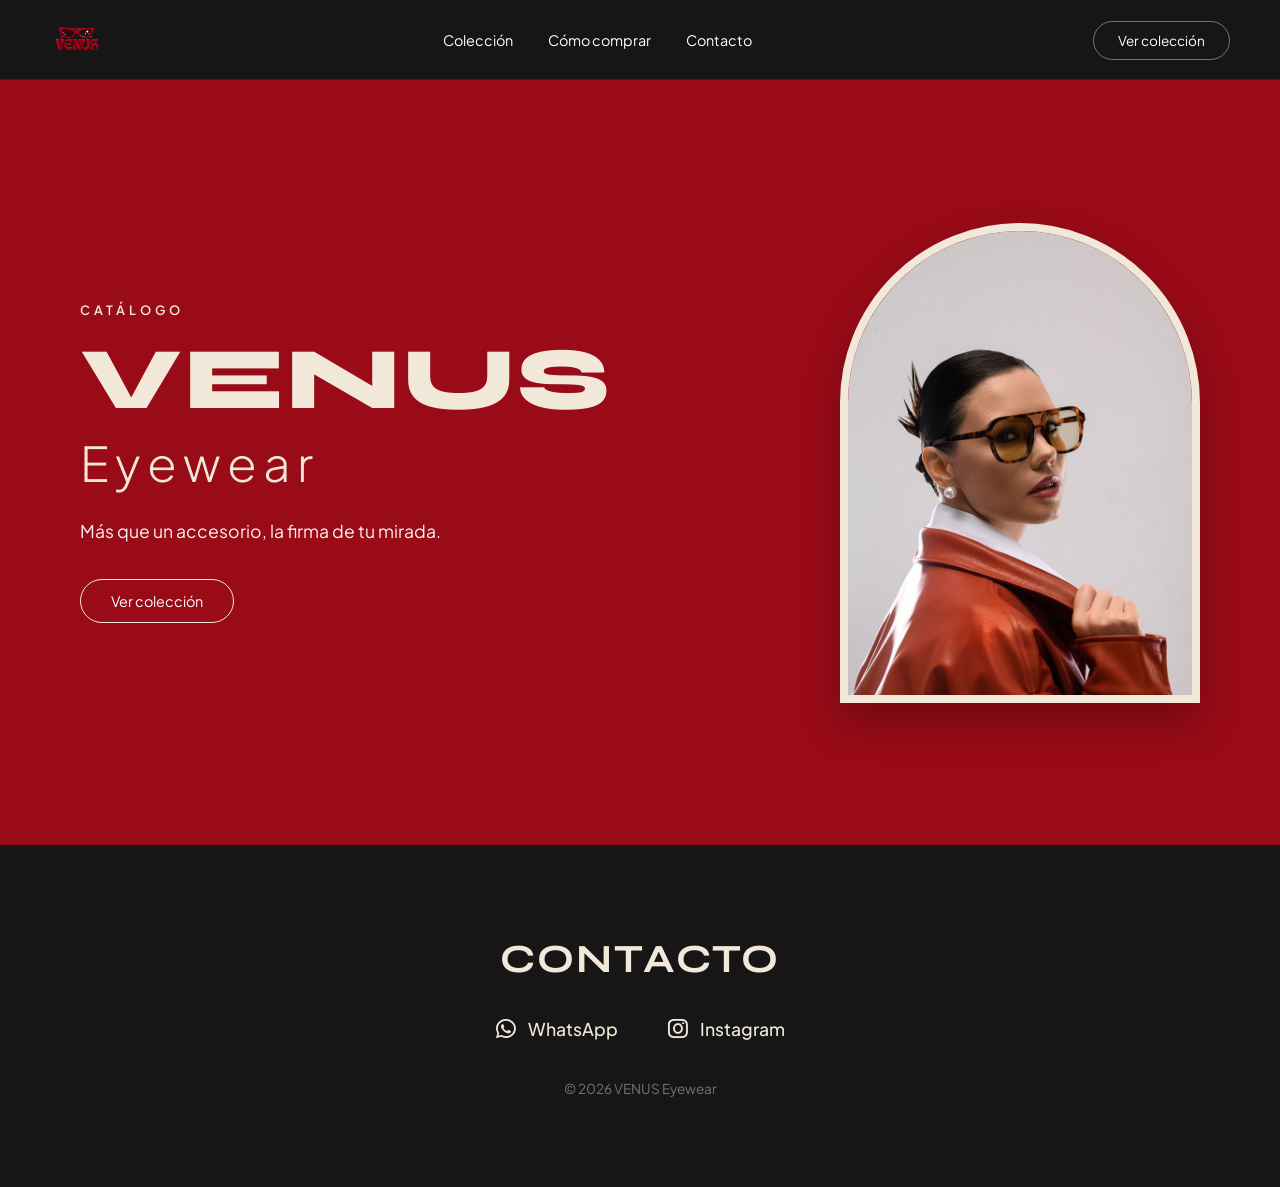
==== index.html @ bc6ea555 "Limpieza total de navbar duplicado" ====
<!DOCTYPE html>
<html lang="es">
<head>
    <meta charset="UTF-8">
    <meta name="viewport" content="width=device-width, initial-scale=1.0">
    <title>VENUS Eyewear | Inicio</title>
    <link rel="stylesheet" href="style.css?v=3">
    <link href="https://fonts.googleapis.com/css2?family=Plus+Jakarta+Sans:wght@300;400;500;600&family=Syne:wght@700;800&display=swap" rel="stylesheet">
    <link rel="stylesheet" href="https://cdnjs.cloudflare.com/ajax/libs/font-awesome/6.4.0/css/all.min.css">
</head>
<body>

    <!-- NAVBAR ÚNICO -->
    <header class="navbar">
        <div class="logo">
            <a href="index.html">
                <img src="logo-venus.png" alt="VENUS Eyewear" class="logo-img">
            </a>
        </div>
        
        <nav class="nav-links">
            <a href="catalogo.html">Colección</a>
            <a href="#" onclick="abrirModalInfo(event)">Cómo comprar</a>
            <a href="#contacto">Contacto</a>
        </nav>
        
        <div class="nav-actions">
            <a href="catalogo.html" class="btn-nav-outline desktop-btn">Ver colección</a>
            <button class="menu-toggle" id="menuToggle" aria-label="Abrir menú">
                <span></span>
                <span></span>
                <span></span>
            </button>
        </div>
    </header>

    <!-- MENÚ LATERAL MÓVIL (FUERA DEL NAVBAR) -->
    <div class="mobile-menu" id="mobileMenu">
        <button class="close-menu" id="closeMenu">&times;</button>
        <a href="catalogo.html">Colección</a>
        <a href="#" onclick="abrirModalInfo(event)">Cómo comprar</a>
        <a href="#contacto">Contacto</a>
        <a href="catalogo.html" class="btn-nav-outline mobile-cta">Ver colección</a>
    </div>

    <!-- SECCIÓN HERO -->
    <section id="inicio" class="hero">
        <div class="hero-content">
            <span class="tag">CATÁLOGO</span>
            <h1>VENUS</h1>
            <span class="subtitle-eyewear">Eyewear</span>
            <p>Más que un accesorio, la firma de tu mirada.</p>
            <a href="catalogo.html" class="btn-hero">Ver colección</a>
        </div>
        <div class="hero-image-container">
            <div class="arch-frame">
                <img src="foto-portada.jpg" alt="Venus Eyewear Modelo">
            </div>
        </div>
    </section>

    <!-- SECCIÓN DE CONTACTO -->
    <section id="contacto" class="contact">
        <h2>CONTACTO</h2>
        <div class="contact-links">
            <a href="https://wa.me/5493782501008?text=Hola!%20Quiero%20contactarme%20con%20Venus%20Eyewear" target="_blank" class="social-icon-link">
                <i class="fa-brands fa-whatsapp"></i> WhatsApp
            </a>
            <a href="https://www.instagram.com/venus.eyewear" target="_blank" class="social-icon-link">
                <i class="fa-brands fa-instagram"></i> Instagram
            </a>
        </div>
        <p class="footer-copy">© 2026 VENUS Eyewear</p>
    </section>

    <!-- VENTANA MODAL DE INFORMACIÓN -->
    <div id="infoModal" class="modal-overlay" style="display: none; position: fixed; top: 0; left: 0; width: 100%; height: 100%; background: rgba(0,0,0,0.7); justify-content: center; align-items: center; z-index: 3000;">
        <div class="modal-content" style="background-color: var(--crema-venus, #F1E8D9); color: var(--oscuro-venus, #161616); padding: 30px; border-radius: 12px; width: 90%; max-width: 500px; position: relative; box-shadow: 0 10px 30px rgba(0,0,0,0.3);">
            <button id="closeModalBtn" class="modal-close" style="position: absolute; top: 15px; right: 20px; background: none; border: none; font-size: 1.8rem; cursor: pointer; color: var(--oscuro-venus, #161616);">&times;</button>
            <h3 style="font-family: 'Syne', sans-serif; font-size: 1.5rem; margin-bottom: 20px;">Información de Compra</h3>
            <ul style="list-style: none; padding: 0; display: flex; flex-direction: column; gap: 15px;">
                <li><strong>Protección UV:</strong> Todos nuestros modelos cuentan con protección UV garantizada.</li>
                <li><strong>Modalidad de seña:</strong> Los pedidos se aseguran abonando una seña del 50%.</li>
                <li><strong>Plazos de entrega:</strong> El producto llega en un plazo estimado de 5 días.</li>
                <li><strong>Envíos:</strong> Realizamos envíos a todo el país.</li>
            </ul>
        </div>
    </div>

    <!-- SCRIPTS -->
    <script>
        const menuToggle = document.getElementById('menuToggle');
        const mobileMenu = document.getElementById('mobileMenu');
        const closeMenu = document.getElementById('closeMenu');

        if(menuToggle && mobileMenu && closeMenu) {
            menuToggle.addEventListener('click', () => { mobileMenu.classList.add('active'); });
            closeMenu.addEventListener('click', () => { mobileMenu.classList.remove('active'); });
        }

        const infoModal = document.getElementById('infoModal');
        const closeModalBtn = document.getElementById('closeModalBtn');

        function abrirModalInfo(e) {
            if(e) e.preventDefault();
            if(infoModal) infoModal.style.display = 'flex';
            if(mobileMenu) mobileMenu.classList.remove('active');
        }

        if (closeModalBtn) {
            closeModalBtn.addEventListener('click', () => { infoModal.style.display = 'none'; });
        }

        window.addEventListener('click', (e) => {
            if (e.target === infoModal) { infoModal.style.display = 'none'; }
        });
    </script>
</body>
</html>
---- style.css ----
:root {
    --rojo-venus: #990B17;
    --crema-venus: #F1E8D9;
    --oscuro-venus: #161616;
    --blanco: #FFFFFF;
}

* {
    margin: 0;
    padding: 0;
    box-sizing: border-box;
}

body {
    background-color: var(--oscuro-venus);
    color: var(--blanco);
    font-family: 'Plus Jakarta Sans', sans-serif;
    overflow-x: hidden;
}

/* NAVBAR */
.navbar {
    display: flex;
    justify-content: space-between;
    align-items: center;
    padding: 20px 50px;
    background-color: var(--oscuro-venus);
    border-bottom: 1px solid rgba(255, 255, 255, 0.08);
    position: sticky;
    top: 0;
    z-index: 1000;
}

.logo-img {
    height: 35px;
    width: auto;
    object-fit: contain;
}

.nav-links {
    display: flex;
    gap: 35px;
}

.nav-links a {
    color: var(--blanco);
    text-decoration: none;
    font-size: 0.9rem;
    font-weight: 400;
    transition: opacity 0.3s;
}

.nav-links a:hover {
    opacity: 0.7;
}

.btn-nav-outline {
    border: 1px solid rgba(255, 255, 255, 0.4);
    color: var(--blanco);
    padding: 10px 24px;
    border-radius: 30px;
    text-decoration: none;
    font-size: 0.85rem;
    transition: all 0.3s ease;
}

.btn-nav-outline:hover {
    background-color: var(--crema-venus);
    color: var(--oscuro-venus);
    border-color: var(--crema-venus);
}

/* BOTÓN HAMBURGUESA Y MENÚ MÓVIL (OCULTO POR DEFECTO EN PC) */
.menu-toggle {
    display: none;
    flex-direction: column;
    justify-content: space-between;
    width: 28px;
    height: 20px;
    background: transparent;
    border: none;
    cursor: pointer;
    z-index: 1001;
}

.menu-toggle span {
    width: 100%;
    height: 2px;
    background-color: var(--crema-venus);
    transition: all 0.3s ease;
}

.mobile-menu {
    display: none;
    position: fixed;
    top: 0;
    right: -100%;
    width: 75%;
    max-width: 300px;
    height: 100vh;
    background-color: var(--oscuro-venus);
    border-left: 1px solid rgba(255, 255, 255, 0.1);
    flex-direction: column;
    justify-content: center;
    align-items: center;
    gap: 30px;
    transition: right 0.4s cubic-bezier(0.77, 0, 0.175, 1);
    z-index: 2000;
    box-shadow: -10px 0 30px rgba(0,0,0,0.5);
}

.mobile-menu.active {
    display: flex;
    right: 0;
}

.mobile-menu a {
    color: var(--crema-venus);
    text-decoration: none;
    font-size: 1.2rem;
    font-weight: 500;
}

.close-menu {
    position: absolute;
    top: 25px;
    right: 25px;
    background: transparent;
    border: none;
    color: var(--crema-venus);
    font-size: 2.5rem;
    cursor: pointer;
}

/* HERO SECTION */
.hero {
    background-color: var(--rojo-venus);
    min-height: 85vh;
    display: flex;
    justify-content: space-between;
    align-items: center;
    padding: 60px 80px;
    gap: 50px;
}

.hero-content {
    max-width: 580px;
}

.tag {
    font-size: 0.8rem;
    letter-spacing: 4px;
    font-weight: 600;
    color: var(--crema-venus);
    display: block;
    margin-bottom: 20px;
}

.hero h1 {
    font-family: 'Syne', sans-serif;
    font-size: 5.5rem;
    line-height: 0.95;
    font-weight: 800;
    color: var(--crema-venus);
    letter-spacing: 2px;
    margin-bottom: 10px;
}

.subtitle-eyewear {
    font-family: 'Plus Jakarta Sans', sans-serif;
    font-size: 3rem;
    font-weight: 300;
    color: var(--crema-venus);
    letter-spacing: 6px;
    display: block;
    margin-bottom: 25px;
}

.hero p {
    font-size: 1.1rem;
    color: var(--blanco);
    margin-bottom: 35px;
    opacity: 0.95;
    line-height: 1.5;
}

.btn-hero {
    border: 1px solid var(--crema-venus);
    color: var(--blanco);
    background-color: transparent;
    padding: 12px 30px;
    border-radius: 30px;
    text-decoration: none;
    font-size: 0.9rem;
    display: inline-block;
    transition: all 0.3s ease;
}

.btn-hero:hover {
    background-color: var(--crema-venus);
    color: var(--oscuro-venus);
}

/* CONTENEDOR DE IMAGEN CON ARCO */
.hero-image-container {
    display: flex;
    justify-content: center;
}

.arch-frame {
    width: 360px;
    height: 480px;
    border-top-left-radius: 180px;
    border-top-right-radius: 180px;
    overflow: hidden;
    border: 8px solid var(--crema-venus);
    box-shadow: 0 20px 40px rgba(0,0,0,0.25);
}

.arch-frame img {
    width: 100%;
    height: 100%;
    object-fit: cover;
}

/* SECCIÓN DE COLECCIÓN GENERAL */
.collection {
    background-color: var(--crema-venus);
    color: var(--oscuro-venus);
    padding: 90px 60px;
    width: 100%;
}

.collection-header {
    display: flex;
    justify-content: space-between;
    align-items: center;
    margin-bottom: 45px;
}

.collection h2 {
    font-family: 'Syne', sans-serif;
    font-size: 3.2rem;
    font-weight: 800;
}

/* BOTONES DEL CARRUSEL */
.carousel-nav {
    display: flex;
    gap: 15px;
}

.carousel-btn {
    background-color: transparent;
    border: 2px solid var(--oscuro-venus);
    color: var(--oscuro-venus);
    width: 48px;
    height: 48px;
    border-radius: 50%;
    font-size: 1rem;
    cursor: pointer;
    display: flex;
    align-items: center;
    justify-content: center;
    transition: all 0.3s ease;
}

.carousel-btn:hover {
    background-color: var(--oscuro-venus);
    color: var(--crema-venus);
}

/* CARRUSEL HORIZONTAL (PÁGINA INICIO) */
.carousel-container {
    display: flex !important;
    flex-direction: row !important;
    flex-wrap: nowrap !important;
    gap: 30px !important;
    overflow-x: auto !important;
    overflow-y: hidden !important;
    scroll-behavior: smooth;
    scrollbar-width: none;
    width: 100% !important;
    padding: 10px 0 20px 0;
}

.carousel-container::-webkit-scrollbar {
    display: none;
}

.carousel-container .card {
    flex: 0 0 320px !important;
    width: 320px !important;
    min-width: 320px !important;
    max-width: 320px !important;
}

/* TARJETAS (ESTILOS GENERALES) */
.card {
    background-color: var(--blanco);
    border-radius: 8px;
    overflow: hidden;
    box-shadow: 0 10px 25px rgba(0, 0, 0, 0.04);
    transition: transform 0.4s ease, box-shadow 0.4s ease;
    cursor: pointer;
}

.card:hover {
    transform: translateY(-10px);
    box-shadow: 0 20px 35px rgba(0, 0, 0, 0.15);
}

.card-img {
    height: 380px;
    width: 100%;
    overflow: hidden;
}

.card-img img {
    width: 100%;
    height: 100%;
    object-fit: cover;
    transition: transform 0.5s ease;
}

.card:hover .card-img img {
    transform: scale(1.05);
}

.card-info {
    padding: 20px;
    display: flex;
    justify-content: space-between;
    align-items: center;
    background-color: var(--blanco);
}

.card-info h3 {
    font-size: 0.8rem;
    font-weight: 600;
    color: #555;
    letter-spacing: 0.5px;
    margin: 0;
}

.num {
    color: var(--rojo-venus);
}

.btn-consult {
    border: 1px solid var(--rojo-venus);
    color: var(--rojo-venus);
    padding: 8px 16px;
    border-radius: 20px;
    font-size: 0.75rem;
    font-weight: 700;
    text-decoration: none;
    transition: all 0.3s;
    background-color: transparent;
}

.btn-consult:hover {
    background-color: var(--rojo-venus);
    color: var(--blanco);
}

/* CUADRÍCULA DEL CATÁLOGO COMPLETO */
.catalog-section {
    background-color: var(--crema-venus);
    padding: 80px 60px;
    width: 100%;
}

.grid-catalog {
    display: grid !important;
    grid-template-columns: repeat(auto-fill, minmax(280px, 1fr)) !important;
    gap: 35px !important;
    width: 100% !important;
}

.grid-catalog .card {
    flex: none !important;
    width: 100% !important;
    min-width: 0 !important;
    max-width: 100% !important;
}

/* CONTACTO */
.contact {
    padding: 90px 60px;
    text-align: center;
    background-color: var(--oscuro-venus);
}

.contact h2 {
    font-family: 'Syne', sans-serif;
    font-size: 2.5rem;
    color: var(--crema-venus);
    margin-bottom: 35px;
    letter-spacing: 2px;
}

.contact-links {
    display: flex;
    justify-content: center;
    gap: 50px;
    margin-bottom: 40px;
}

.social-icon-link {
    color: var(--crema-venus);
    font-size: 1.1rem;
    text-decoration: none;
    font-weight: 500;
    display: flex;
    align-items: center;
    gap: 12px;
    transition: opacity 0.3s;
}

.social-icon-link i {
    font-size: 1.4rem;
}

.social-icon-link:hover {
    opacity: 0.7;
}

.footer-copy {
    font-size: 0.85rem;
    opacity: 0.4;
}

/* RESPONSIVE MEDIA QUERIES */
@media (max-width: 900px) {
    .hero {
        flex-direction: column;
        padding: 50px 25px;
        text-align: center;
    }
    .hero h1 {
        font-size: 4rem;
    }
    .subtitle-eyewear {
        font-size: 2.2rem;
    }
    .arch-frame {
        width: 280px;
        height: 360px;
    }
    .collection, .catalog-section {
        padding: 60px 20px;
    }
    .collection-header {
        flex-direction: column;
        align-items: flex-start;
        gap: 20px;
    }
}

@media (max-width: 768px) {
    .navbar {
        padding: 15px 20px !important;
    }
    .nav-links, .desktop-btn {
        display: none !important;
    }
    .menu-toggle {
        display: flex !important;
    }
}
@media (min-width: 769px) {
    .menu-toggle, .mobile-menu {
        display: none !important;
    }
}
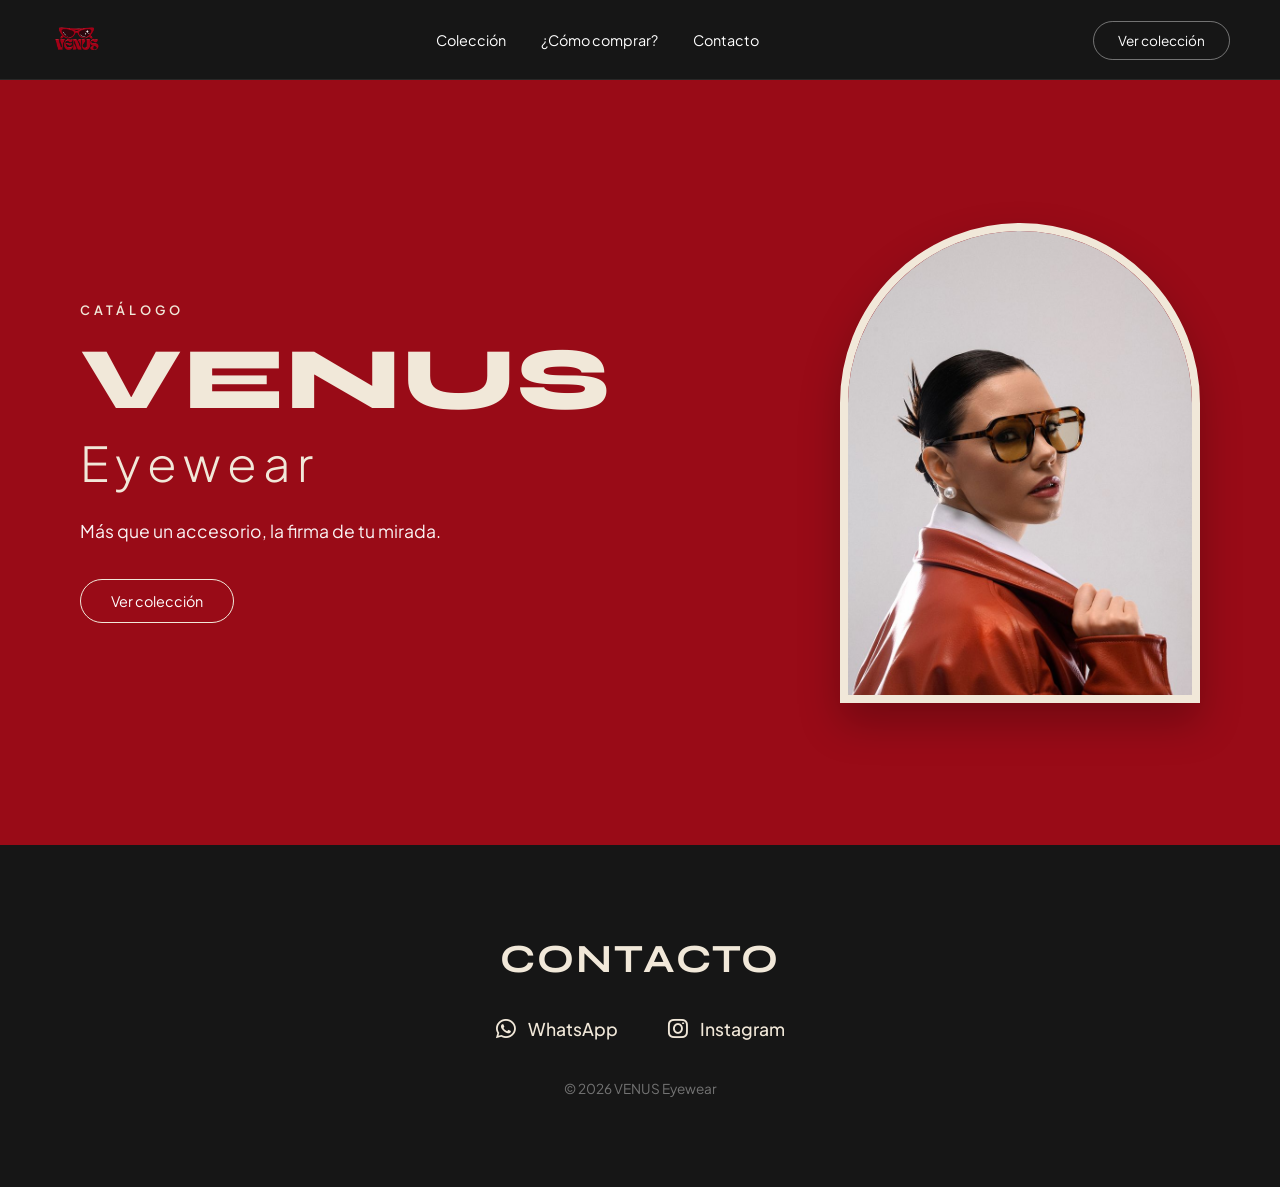
==== commit 989dad8f: "Arreglo de navbar" ====
--- a/index.html
+++ b/index.html
@@ -20,7 +20,7 @@
         
         <nav class="nav-links">
             <a href="catalogo.html">Colección</a>
-            <a href="#" onclick="abrirModalInfo(event)">Cómo comprar</a>
+            <a href="#" onclick="abrirModalInfo(event)">¿Cómo comprar?</a>
             <a href="#contacto">Contacto</a>
         </nav>
         
@@ -73,16 +73,28 @@
         <p class="footer-copy">© 2026 VENUS Eyewear</p>
     </section>
 
-    <!-- VENTANA MODAL DE INFORMACIÓN -->
-    <div id="infoModal" class="modal-overlay" style="display: none; position: fixed; top: 0; left: 0; width: 100%; height: 100%; background: rgba(0,0,0,0.7); justify-content: center; align-items: center; z-index: 3000;">
-        <div class="modal-content" style="background-color: var(--crema-venus, #F1E8D9); color: var(--oscuro-venus, #161616); padding: 30px; border-radius: 12px; width: 90%; max-width: 500px; position: relative; box-shadow: 0 10px 30px rgba(0,0,0,0.3);">
-            <button id="closeModalBtn" class="modal-close" style="position: absolute; top: 15px; right: 20px; background: none; border: none; font-size: 1.8rem; cursor: pointer; color: var(--oscuro-venus, #161616);">&times;</button>
-            <h3 style="font-family: 'Syne', sans-serif; font-size: 1.5rem; margin-bottom: 20px;">Información de Compra</h3>
-            <ul style="list-style: none; padding: 0; display: flex; flex-direction: column; gap: 15px;">
-                <li><strong>Protección UV:</strong> Todos nuestros modelos cuentan con protección UV garantizada.</li>
-                <li><strong>Modalidad de seña:</strong> Los pedidos se aseguran abonando una seña del 50%.</li>
-                <li><strong>Plazos de entrega:</strong> El producto llega en un plazo estimado de 5 días.</li>
-                <li><strong>Envíos:</strong> Realizamos envíos a todo el país.</li>
+    <!-- VENTANA MODAL DE INFORMACIÓN (UNIFICADA) -->
+    <div id="infoModal" class="modal-overlay" style="display: none; position: fixed; top: 0; left: 0; width: 100%; height: 100%; background-color: rgba(22, 22, 22, 0.6); z-index: 2000; justify-content: center; align-items: center; backdrop-filter: blur(4px);">
+        <div class="modal-content" style="background-color: #F1E8D9; padding: 40px; border-radius: 12px; max-width: 500px; width: 90%; box-shadow: 0 20px 40px rgba(0,0,0,0.2); position: relative; text-align: left; border: 2px solid #990B17; color: #161616;">
+            <button id="closeModalBtn" class="modal-close" style="position: absolute; top: 15px; right: 20px; font-size: 1.5rem; cursor: pointer; color: #161616; background: none; border: none;">&times;</button>
+            <h3 style="font-family: 'Syne', sans-serif; font-size: 1.8rem; color: #990B17; margin-bottom: 20px;">Información de Compra</h3>
+            <ul style="list-style: none; padding: 0;">
+                <li style="margin-bottom: 15px; font-size: 0.95rem; line-height: 1.5; display: flex; gap: 10px; align-items: flex-start;">
+                    <i class="fa-solid fa-shield-halved" style="color: #990B17; margin-top: 4px;"></i>
+                    <span><strong>Protección UV:</strong> Todos nuestros modelos cuentan con protección UV garantizada.</span>
+                </li>
+                <li style="margin-bottom: 15px; font-size: 0.95rem; line-height: 1.5; display: flex; gap: 10px; align-items: flex-start;">
+                    <i class="fa-solid fa-hand-holding-dollar" style="color: #990B17; margin-top: 4px;"></i>
+                    <span><strong>Modalidad de seña:</strong> Los pedidos se aseguran abonando una seña del 50%.</span>
+                </li>
+                <li style="margin-bottom: 15px; font-size: 0.95rem; line-height: 1.5; display: flex; gap: 10px; align-items: flex-start;">
+                    <i class="fa-solid fa-truck-fast" style="color: #990B17; margin-top: 4px;"></i>
+                    <span><strong>Plazos de entrega:</strong> El producto llega en un plazo estimado de 5 días.</span>
+                </li>
+                <li style="margin-bottom: 15px; font-size: 0.95rem; line-height: 1.5; display: flex; gap: 10px; align-items: flex-start;">
+                    <i class="fa-solid fa-box-open" style="color: #990B17; margin-top: 4px;"></i>
+                    <span><strong>Envíos:</strong> Realizamos envíos a todo el país.</span>
+                </li>
             </ul>
         </div>
     </div>
@@ -98,22 +110,23 @@
             closeMenu.addEventListener('click', () => { mobileMenu.classList.remove('active'); });
         }
 
-        const infoModal = document.getElementById('infoModal');
+        const modalOverlay = document.getElementById('infoModal');
         const closeModalBtn = document.getElementById('closeModalBtn');
 
         function abrirModalInfo(e) {
             if(e) e.preventDefault();
-            if(infoModal) infoModal.style.display = 'flex';
+            if(modalOverlay) modalOverlay.style.display = 'flex';
             if(mobileMenu) mobileMenu.classList.remove('active');
         }
 
-        if (closeModalBtn) {
-            closeModalBtn.addEventListener('click', () => { infoModal.style.display = 'none'; });
+        if(closeModalBtn) {
+            closeModalBtn.addEventListener('click', () => { modalOverlay.style.display = 'none'; });
         }
 
         window.addEventListener('click', (e) => {
-            if (e.target === infoModal) { infoModal.style.display = 'none'; }
+            if (e.target === modalOverlay) { modalOverlay.style.display = 'none'; }
         });
+
     </script>
 </body>
 </html>
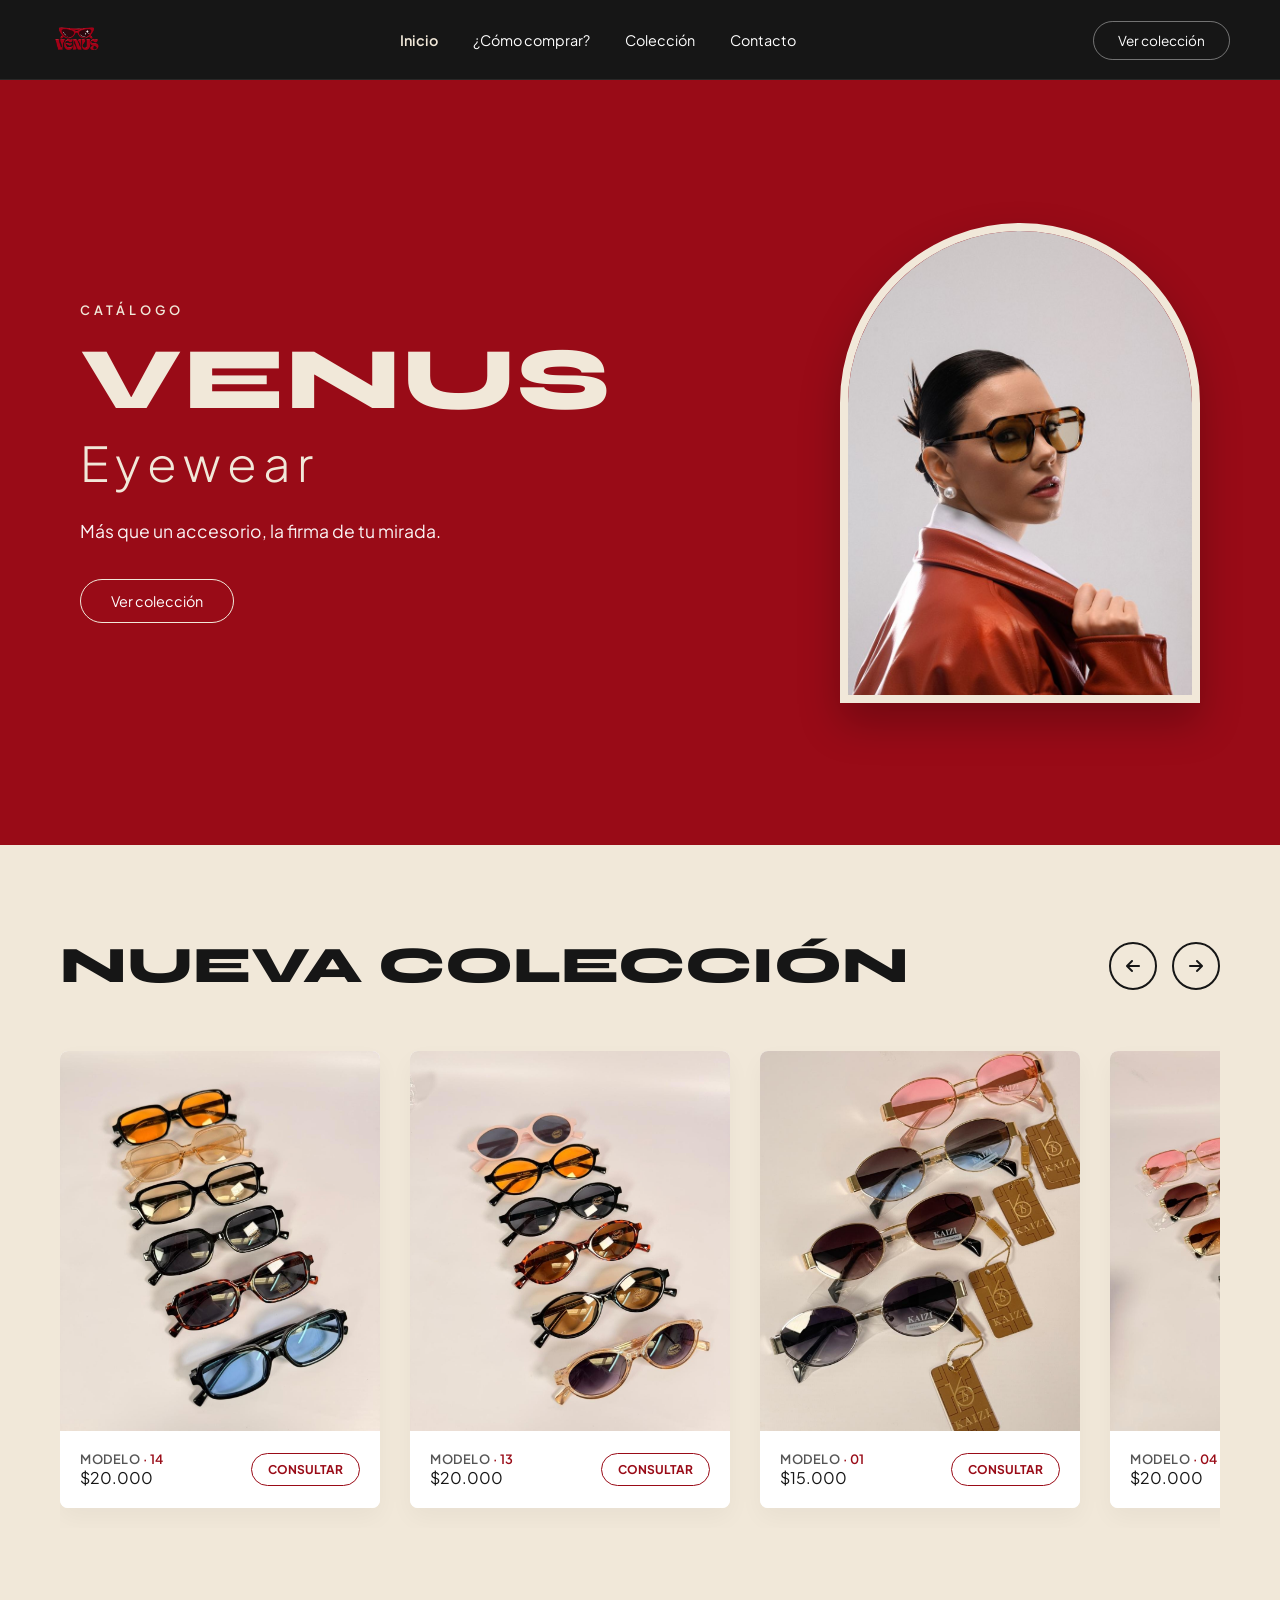
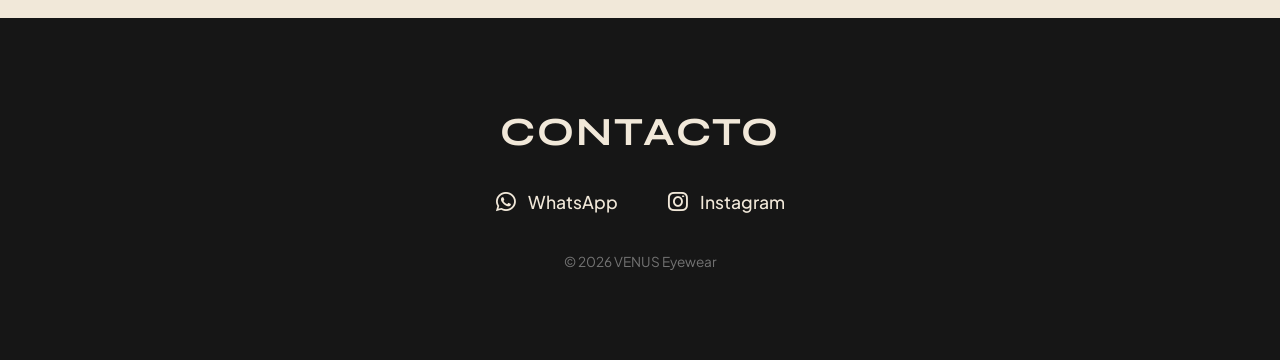
==== commit 0b760875: "Arreglo n3" ====
--- a/index.html
+++ b/index.html
@@ -4,9 +4,71 @@
     <meta charset="UTF-8">
     <meta name="viewport" content="width=device-width, initial-scale=1.0">
     <title>VENUS Eyewear | Inicio</title>
-    <link rel="stylesheet" href="style.css?v=3">
+    <link rel="stylesheet" href="style.css?v=9">
+    <!-- Google Fonts: Syne y Plus Jakarta Sans -->
     <link href="https://fonts.googleapis.com/css2?family=Plus+Jakarta+Sans:wght@300;400;500;600&family=Syne:wght@700;800&display=swap" rel="stylesheet">
+    <!-- FontAwesome para íconos -->
     <link rel="stylesheet" href="https://cdnjs.cloudflare.com/ajax/libs/font-awesome/6.4.0/css/all.min.css">
+    <style>
+        /* Estilos para el Modal de Información unificado */
+        .modal-overlay {
+            display: none;
+            position: fixed;
+            top: 0;
+            left: 0;
+            width: 100%;
+            height: 100%;
+            background-color: rgba(22, 22, 22, 0.6);
+            z-index: 2000;
+            justify-content: center;
+            align-items: center;
+            backdrop-filter: blur(4px);
+        }
+        .modal-content {
+            background-color: #F1E8D9;
+            padding: 40px;
+            border-radius: 12px;
+            max-width: 500px;
+            width: 90%;
+            box-shadow: 0 20px 40px rgba(0,0,0,0.2);
+            position: relative;
+            text-align: left;
+            border: 2px solid #990B17;
+            color: #161616;
+        }
+        .modal-close {
+            position: absolute;
+            top: 15px;
+            right: 20px;
+            font-size: 1.5rem;
+            cursor: pointer;
+            color: #161616;
+            background: none;
+            border: none;
+        }
+        .modal-content h3 {
+            font-family: 'Syne', sans-serif;
+            font-size: 1.8rem;
+            color: #990B17;
+            margin-bottom: 20px;
+        }
+        .modal-content ul {
+            list-style: none;
+            padding: 0;
+        }
+        .modal-content li {
+            margin-bottom: 15px;
+            font-size: 0.95rem;
+            line-height: 1.5;
+            display: flex;
+            gap: 10px;
+            align-items: flex-start;
+        }
+        .modal-content li i {
+            color: #990B17;
+            margin-top: 4px;
+        }
+    </style>
 </head>
 <body>
 
@@ -19,8 +81,9 @@
         </div>
         
         <nav class="nav-links">
+            <a href="index.html" style="color: var(--crema-venus); font-weight: 600;">Inicio</a>
+            <a href="#" onclick="abrirModalInfo(event)">¿Cómo comprar?</a>
             <a href="catalogo.html">Colección</a>
-            <a href="#" onclick="abrirModalInfo(event)">¿Cómo comprar?</a>
             <a href="#contacto">Contacto</a>
         </nav>
         
@@ -34,11 +97,12 @@
         </div>
     </header>
 
-    <!-- MENÚ LATERAL MÓVIL (FUERA DEL NAVBAR) -->
+    <!-- MENÚ LATERAL MÓVIL -->
     <div class="mobile-menu" id="mobileMenu">
         <button class="close-menu" id="closeMenu">&times;</button>
+        <a href="index.html">Inicio</a>
+        <a href="#" onclick="abrirModalInfo(event)">¿Cómo comprar?</a>
         <a href="catalogo.html">Colección</a>
-        <a href="#" onclick="abrirModalInfo(event)">Cómo comprar</a>
         <a href="#contacto">Contacto</a>
         <a href="catalogo.html" class="btn-nav-outline mobile-cta">Ver colección</a>
     </div>
@@ -58,6 +122,54 @@
             </div>
         </div>
     </section>
+
+    <!-- SECCIÓN DE COLECCIÓN CON CARRUSEL (8 MODELOS) -->
+    <section class="collection">
+        <div class="collection-header">
+            <h2>NUEVA COLECCIÓN</h2>
+            <div class="carousel-nav">
+                <button class="carousel-btn" id="prevBtn"><i class="fa-solid fa-arrow-left"></i></button>
+                <button class="carousel-btn" id="nextBtn"><i class="fa-solid fa-arrow-right"></i></button>
+            </div>
+        </div>
+
+        <div class="carousel-container" id="carouselContainer">
+            <div class="card"><div class="card-img"><img src="foto-lentes14.jpeg" alt="Modelo 14"></div><div class="card-info"><div><h3>MODELO <span class="num">· 14</span></h3><p class="card-price">$20.000</p></div><a href="https://wa.me/5493782501008?text=Hola!%20Quiero%20consultar%20por%20el%20Modelo%2001" target="_blank" class="btn-consult">CONSULTAR</a></div></div>
+            <div class="card"><div class="card-img"><img src="foto-lentes13.jpeg" alt="Modelo 13"></div><div class="card-info"><div><h3>MODELO <span class="num">· 13</span></h3><p class="card-price">$20.000</p></div><a href="https://wa.me/5493782501008?text=Hola!%20Quiero%20consultar%20por%20el%20Modelo%2002" target="_blank" class="btn-consult">CONSULTAR</a></div></div>
+            <div class="card"><div class="card-img"><img src="foto-lentes1.jpeg" alt="Modelo 01"></div><div class="card-info"><div><h3>MODELO <span class="num">· 01</span></h3><p class="card-price">$15.000</p></div><a href="https://wa.me/5493782501008?text=Hola!%20Quiero%20consultar%20por%20el%20Modelo%2003" target="_blank" class="btn-consult">CONSULTAR</a></div></div>
+            <div class="card"><div class="card-img"><img src="foto-lentes4.jpeg" alt="Modelo 04"></div><div class="card-info"><div><h3>MODELO <span class="num">· 04</span></h3><p class="card-price">$20.000</p></div><a href="https://wa.me/5493782501008?text=Hola!%20Quiero%20consultar%20por%20el%20Modelo%2004" target="_blank" class="btn-consult">CONSULTAR</a></div></div>
+            <div class="card"><div class="card-img"><img src="foto-lentes7.jpeg" alt="Modelo 07"></div><div class="card-info"><div><h3>MODELO <span class="num">· 07</span></h3><p class="card-price">$20.000</p></div><a href="https://wa.me/5493782501008?text=Hola!%20Quiero%20consultar%20por%20el%20Modelo%2005" target="_blank" class="btn-consult">CONSULTAR</a></div></div>
+            <div class="card"><div class="card-img"><img src="foto-lentes6.jpeg" alt="Modelo 06"></div><div class="card-info"><div><h3>MODELO <span class="num">· 06</span></h3><p class="card-price">$20.000</p></div><a href="https://wa.me/5493782501008?text=Hola!%20Quiero%20consultar%20por%20el%20Modelo%2006" target="_blank" class="btn-consult">CONSULTAR</a></div></div>
+            <div class="card"><div class="card-img"><img src="foto-lentes12.jpeg" alt="Modelo 12"></div><div class="card-info"><div><h3>MODELO <span class="num">· 12</span></h3><p class="card-price">$17.000</p></div><a href="https://wa.me/5493782501008?text=Hola!%20Quiero%20consultar%20por%20el%20Modelo%2007" target="_blank" class="btn-consult">CONSULTAR</a></div></div>
+            <div class="card"><div class="card-img"><img src="foto-lente23.jpeg" alt="Modelo 23"></div><div class="card-info"><div><h3>MODELO <span class="num">· 23</span></h3><p class="card-price">$17.000</p></div><a href="https://wa.me/5493782501008?text=Hola!%20Quiero%20consultar%20por%20el%20Modelo%2008" target="_blank" class="btn-consult">CONSULTAR</a></div></div>
+        </div>
+    </section>
+
+    <!-- VENTANA MODAL DE INFORMACIÓN UNIFICADA -->
+    <div id="infoModal" class="modal-overlay">
+        <div class="modal-content">
+            <button id="closeModalBtn" class="modal-close">&times;</button>
+            <h3>Información de Compra</h3>
+            <ul>
+                <li>
+                    <i class="fa-solid fa-shield-halved"></i>
+                    <span><strong>Protección UV:</strong> Todos nuestros modelos cuentan con protección UV garantizada.</span>
+                </li>
+                <li>
+                    <i class="fa-solid fa-hand-holding-dollar"></i>
+                    <span><strong>Modalidad de seña:</strong> Los pedidos se aseguran abonando una seña del 50%.</span>
+                </li>
+                <li>
+                    <i class="fa-solid fa-truck-fast"></i>
+                    <span><strong>Plazos de entrega:</strong> El producto llega en un plazo estimado de 5 días.</span>
+                </li>
+                <li>
+                    <i class="fa-solid fa-box-open"></i>
+                    <span><strong>Envíos:</strong> Realizamos envíos a todo el país.</span>
+                </li>
+            </ul>
+        </div>
+    </div>
 
     <!-- SECCIÓN DE CONTACTO -->
     <section id="contacto" class="contact">
@@ -73,34 +185,26 @@
         <p class="footer-copy">© 2026 VENUS Eyewear</p>
     </section>
 
-    <!-- VENTANA MODAL DE INFORMACIÓN (UNIFICADA) -->
-    <div id="infoModal" class="modal-overlay" style="display: none; position: fixed; top: 0; left: 0; width: 100%; height: 100%; background-color: rgba(22, 22, 22, 0.6); z-index: 2000; justify-content: center; align-items: center; backdrop-filter: blur(4px);">
-        <div class="modal-content" style="background-color: #F1E8D9; padding: 40px; border-radius: 12px; max-width: 500px; width: 90%; box-shadow: 0 20px 40px rgba(0,0,0,0.2); position: relative; text-align: left; border: 2px solid #990B17; color: #161616;">
-            <button id="closeModalBtn" class="modal-close" style="position: absolute; top: 15px; right: 20px; font-size: 1.5rem; cursor: pointer; color: #161616; background: none; border: none;">&times;</button>
-            <h3 style="font-family: 'Syne', sans-serif; font-size: 1.8rem; color: #990B17; margin-bottom: 20px;">Información de Compra</h3>
-            <ul style="list-style: none; padding: 0;">
-                <li style="margin-bottom: 15px; font-size: 0.95rem; line-height: 1.5; display: flex; gap: 10px; align-items: flex-start;">
-                    <i class="fa-solid fa-shield-halved" style="color: #990B17; margin-top: 4px;"></i>
-                    <span><strong>Protección UV:</strong> Todos nuestros modelos cuentan con protección UV garantizada.</span>
-                </li>
-                <li style="margin-bottom: 15px; font-size: 0.95rem; line-height: 1.5; display: flex; gap: 10px; align-items: flex-start;">
-                    <i class="fa-solid fa-hand-holding-dollar" style="color: #990B17; margin-top: 4px;"></i>
-                    <span><strong>Modalidad de seña:</strong> Los pedidos se aseguran abonando una seña del 50%.</span>
-                </li>
-                <li style="margin-bottom: 15px; font-size: 0.95rem; line-height: 1.5; display: flex; gap: 10px; align-items: flex-start;">
-                    <i class="fa-solid fa-truck-fast" style="color: #990B17; margin-top: 4px;"></i>
-                    <span><strong>Plazos de entrega:</strong> El producto llega en un plazo estimado de 5 días.</span>
-                </li>
-                <li style="margin-bottom: 15px; font-size: 0.95rem; line-height: 1.5; display: flex; gap: 10px; align-items: flex-start;">
-                    <i class="fa-solid fa-box-open" style="color: #990B17; margin-top: 4px;"></i>
-                    <span><strong>Envíos:</strong> Realizamos envíos a todo el país.</span>
-                </li>
-            </ul>
-        </div>
-    </div>
-
     <!-- SCRIPTS -->
     <script>
+        // Lógica del carrusel horizontal
+        const carousel = document.getElementById('carouselContainer');
+        const prevBtn = document.getElementById('prevBtn');
+        const nextBtn = document.getElementById('nextBtn');
+
+        if(nextBtn && carousel) {
+            nextBtn.addEventListener('click', () => {
+                carousel.scrollBy({ left: 350, behavior: 'smooth' });
+            });
+        }
+
+        if(prevBtn && carousel) {
+            prevBtn.addEventListener('click', () => {
+                carousel.scrollBy({ left: -350, behavior: 'smooth' });
+            });
+        }
+
+        // Lógica del menú móvil
         const menuToggle = document.getElementById('menuToggle');
         const mobileMenu = document.getElementById('mobileMenu');
         const closeMenu = document.getElementById('closeMenu');
@@ -110,6 +214,7 @@
             closeMenu.addEventListener('click', () => { mobileMenu.classList.remove('active'); });
         }
 
+        // Lógica del modal unificado
         const modalOverlay = document.getElementById('infoModal');
         const closeModalBtn = document.getElementById('closeModalBtn');
 
@@ -126,7 +231,6 @@
         window.addEventListener('click', (e) => {
             if (e.target === modalOverlay) { modalOverlay.style.display = 'none'; }
         });
-
     </script>
 </body>
 </html>
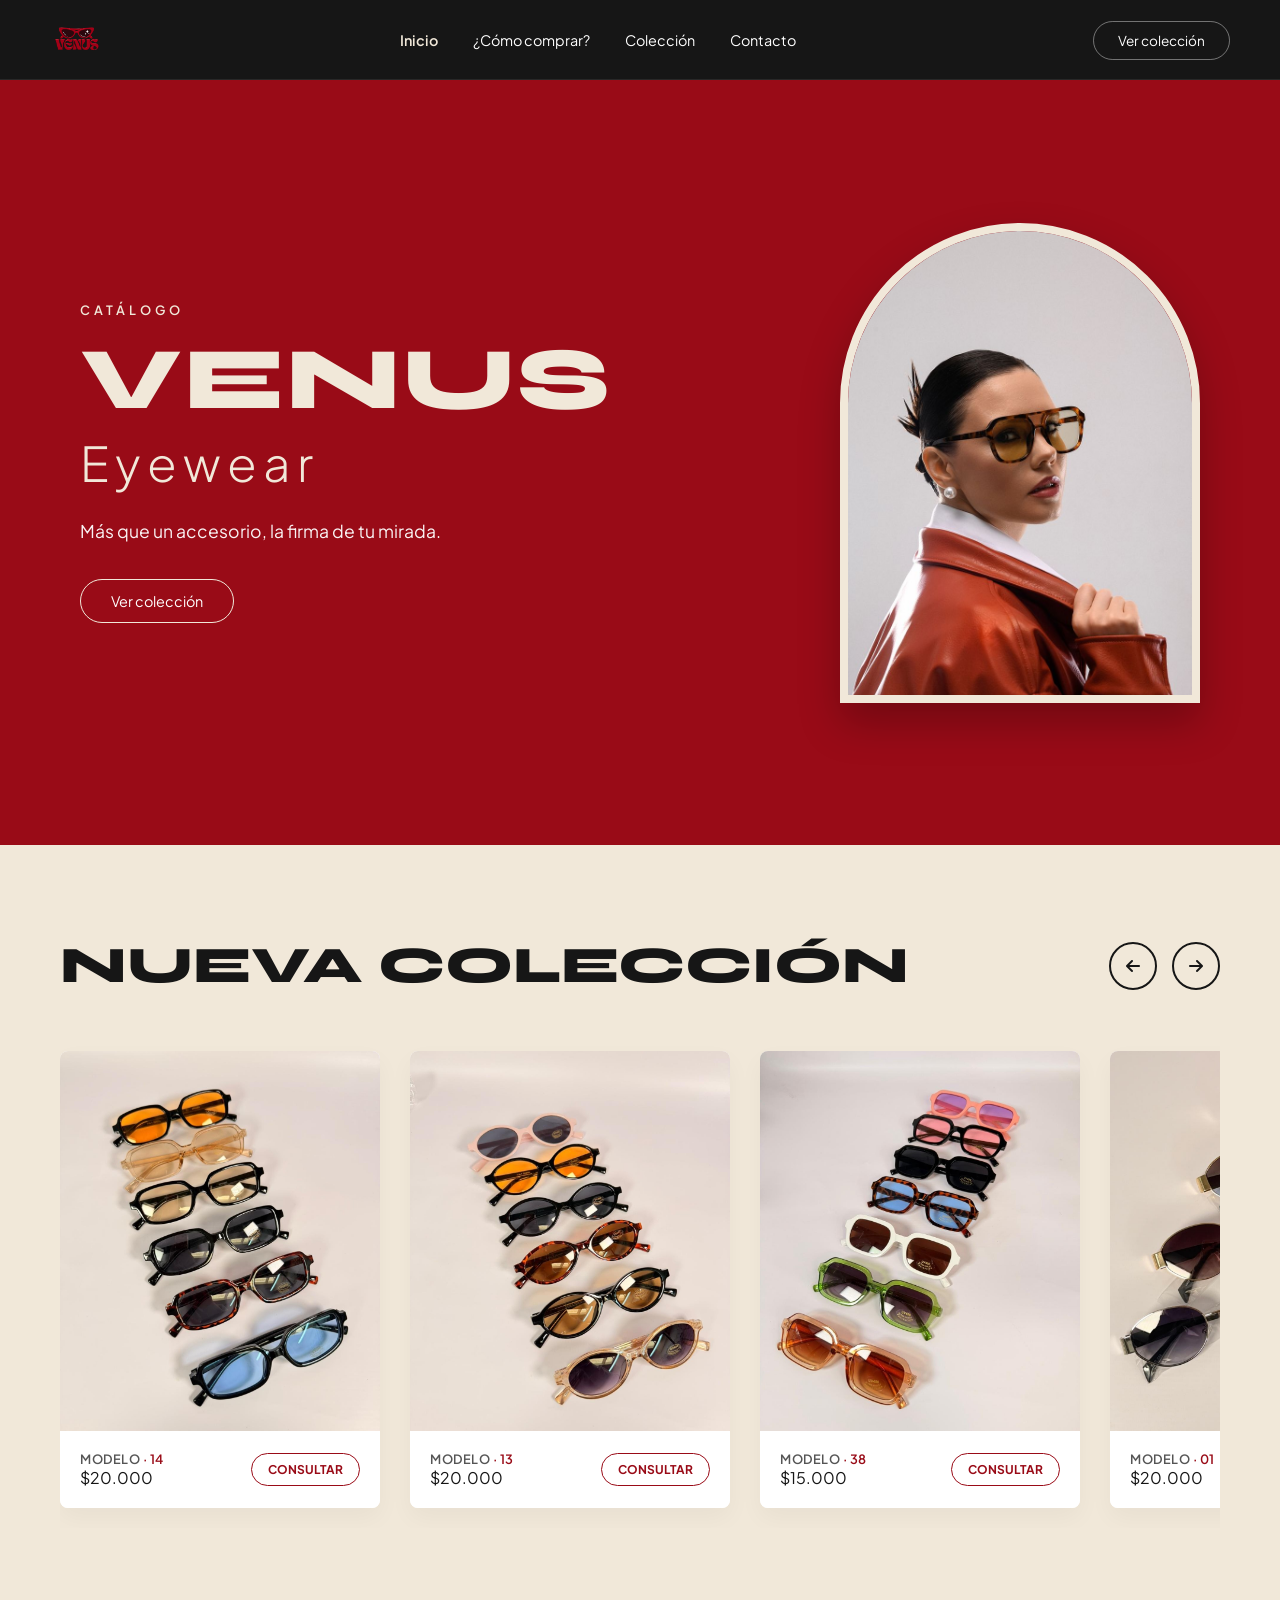
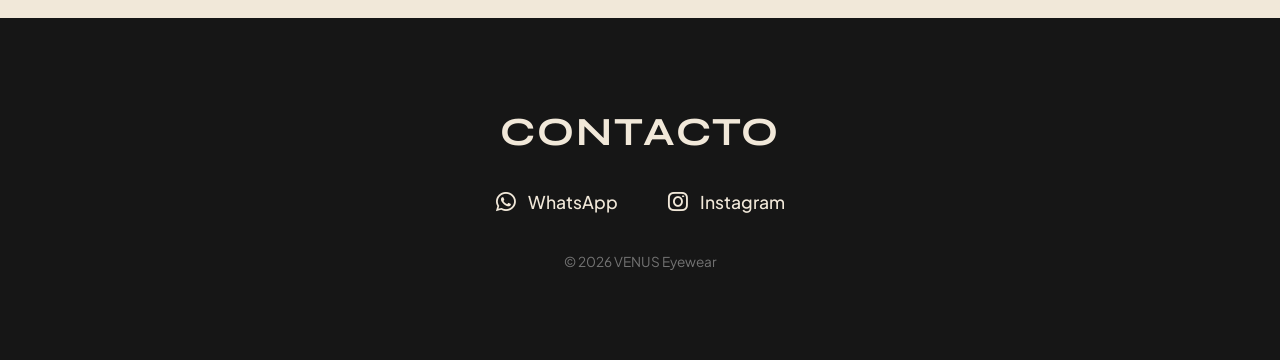
==== commit bbb43de5: "arreglo 6" ====
--- a/index.html
+++ b/index.html
@@ -134,14 +134,13 @@
         </div>
 
         <div class="carousel-container" id="carouselContainer">
-            <div class="card"><div class="card-img"><img src="foto-lentes14.jpeg" alt="Modelo 14"></div><div class="card-info"><div><h3>MODELO <span class="num">· 14</span></h3><p class="card-price">$20.000</p></div><a href="https://wa.me/5493782501008?text=Hola!%20Quiero%20consultar%20por%20el%20Modelo%2001" target="_blank" class="btn-consult">CONSULTAR</a></div></div>
-            <div class="card"><div class="card-img"><img src="foto-lentes13.jpeg" alt="Modelo 13"></div><div class="card-info"><div><h3>MODELO <span class="num">· 13</span></h3><p class="card-price">$20.000</p></div><a href="https://wa.me/5493782501008?text=Hola!%20Quiero%20consultar%20por%20el%20Modelo%2002" target="_blank" class="btn-consult">CONSULTAR</a></div></div>
-            <div class="card"><div class="card-img"><img src="foto-lentes1.jpeg" alt="Modelo 01"></div><div class="card-info"><div><h3>MODELO <span class="num">· 01</span></h3><p class="card-price">$15.000</p></div><a href="https://wa.me/5493782501008?text=Hola!%20Quiero%20consultar%20por%20el%20Modelo%2003" target="_blank" class="btn-consult">CONSULTAR</a></div></div>
-            <div class="card"><div class="card-img"><img src="foto-lentes4.jpeg" alt="Modelo 04"></div><div class="card-info"><div><h3>MODELO <span class="num">· 04</span></h3><p class="card-price">$20.000</p></div><a href="https://wa.me/5493782501008?text=Hola!%20Quiero%20consultar%20por%20el%20Modelo%2004" target="_blank" class="btn-consult">CONSULTAR</a></div></div>
-            <div class="card"><div class="card-img"><img src="foto-lentes7.jpeg" alt="Modelo 07"></div><div class="card-info"><div><h3>MODELO <span class="num">· 07</span></h3><p class="card-price">$20.000</p></div><a href="https://wa.me/5493782501008?text=Hola!%20Quiero%20consultar%20por%20el%20Modelo%2005" target="_blank" class="btn-consult">CONSULTAR</a></div></div>
-            <div class="card"><div class="card-img"><img src="foto-lentes6.jpeg" alt="Modelo 06"></div><div class="card-info"><div><h3>MODELO <span class="num">· 06</span></h3><p class="card-price">$20.000</p></div><a href="https://wa.me/5493782501008?text=Hola!%20Quiero%20consultar%20por%20el%20Modelo%2006" target="_blank" class="btn-consult">CONSULTAR</a></div></div>
-            <div class="card"><div class="card-img"><img src="foto-lentes12.jpeg" alt="Modelo 12"></div><div class="card-info"><div><h3>MODELO <span class="num">· 12</span></h3><p class="card-price">$17.000</p></div><a href="https://wa.me/5493782501008?text=Hola!%20Quiero%20consultar%20por%20el%20Modelo%2007" target="_blank" class="btn-consult">CONSULTAR</a></div></div>
-            <div class="card"><div class="card-img"><img src="foto-lente23.jpeg" alt="Modelo 23"></div><div class="card-info"><div><h3>MODELO <span class="num">· 23</span></h3><p class="card-price">$17.000</p></div><a href="https://wa.me/5493782501008?text=Hola!%20Quiero%20consultar%20por%20el%20Modelo%2008" target="_blank" class="btn-consult">CONSULTAR</a></div></div>
+            <div class="card"><div class="card-img"><img src="foto-lentes14.jpeg" alt="Modelo 14"></div><div class="card-info"><div><h3>MODELO <span class="num">· 14</span></h3><p class="card-price">$20.000</p></div><a href="https://wa.me/5493782501008?text=Hola!%20Quiero%20consultar%20por%20el%20Modelo%2014" target="_blank" class="btn-consult">CONSULTAR</a></div></div>
+            <div class="card"><div class="card-img"><img src="foto-lentes13.jpeg" alt="Modelo 13"></div><div class="card-info"><div><h3>MODELO <span class="num">· 13</span></h3><p class="card-price">$20.000</p></div><a href="https://wa.me/5493782501008?text=Hola!%20Quiero%20consultar%20por%20el%20Modelo%2013" target="_blank" class="btn-consult">CONSULTAR</a></div></div>
+            <div class="card"><div class="card-img"><img src="foto-lentes38.jpeg" alt="Modelo 38"></div><div class="card-info"><div><h3>MODELO <span class="num">· 38</span></h3><p class="card-price">$15.000</p></div><a href="https://wa.me/5493782501008?text=Hola!%20Quiero%20consultar%20por%20el%20Modelo%2038" target="_blank" class="btn-consult">CONSULTAR</a></div></div>
+            <div class="card"><div class="card-img"><img src="foto-lentes1.jpeg" alt="Modelo 01"></div><div class="card-info"><div><h3>MODELO <span class="num">· 01</span></h3><p class="card-price">$20.000</p></div><a href="https://wa.me/5493782501008?text=Hola!%20Quiero%20consultar%20por%20el%20Modelo%2001" target="_blank" class="btn-consult">CONSULTAR</a></div></div>
+            <div class="card"><div class="card-img"><img src="foto-lentes7.jpeg" alt="Modelo 07"></div><div class="card-info"><div><h3>MODELO <span class="num">· 07</span></h3><p class="card-price">$17.000</p></div><a href="https://wa.me/5493782501008?text=Hola!%20Quiero%20consultar%20por%20el%20Modelo%2007" target="_blank" class="btn-consult">CONSULTAR</a></div></div>
+            <div class="card"><div class="card-img"><img src="foto-lentes12.jpeg" alt="Modelo 12"></div><div class="card-info"><div><h3>MODELO <span class="num">· 12</span></h3><p class="card-price">$17.000</p></div><a href="https://wa.me/5493782501008?text=Hola!%20Quiero%20consultar%20por%20el%20Modelo%2012" target="_blank" class="btn-consult">CONSULTAR</a></div></div>
+            <div class="card"><div class="card-img"><img src="foto-lentes23.jpeg" alt="Modelo 23"></div><div class="card-info"><div><h3>MODELO <span class="num">· 23</span></h3><p class="card-price">$17.000</p></div><a href="https://wa.me/5493782501008?text=Hola!%20Quiero%20consultar%20por%20el%20Modelo%2023" target="_blank" class="btn-consult">CONSULTAR</a></div></div>
         </div>
     </section>
 
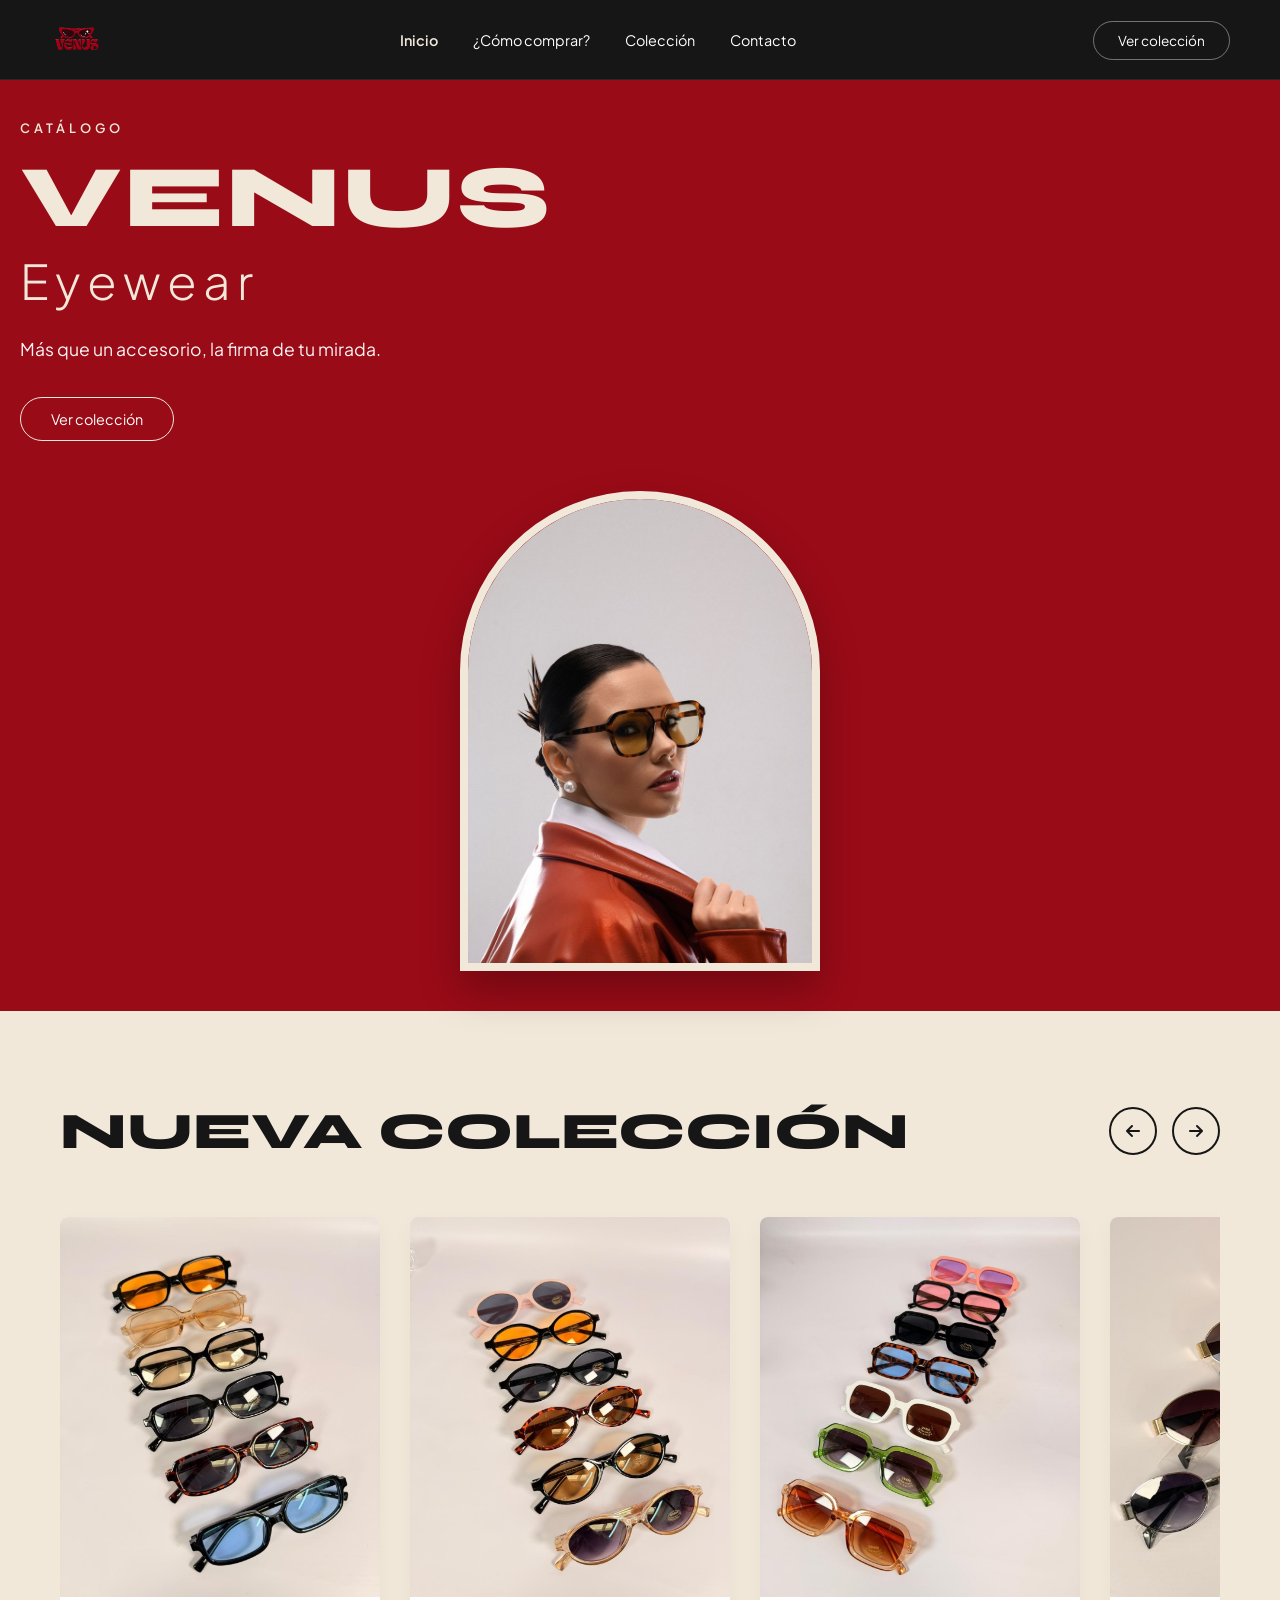
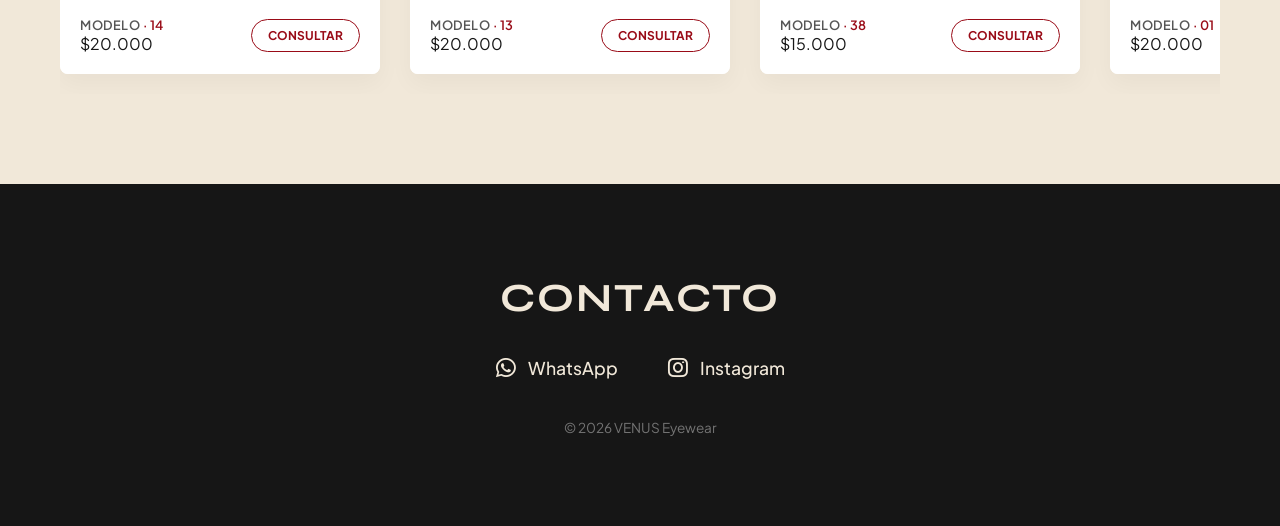
==== commit 11c6e2d8: "Corregir desbordamiento horizontal responsive en CSS" ====
--- a/index.html
+++ b/index.html
@@ -4,7 +4,7 @@
     <meta charset="UTF-8">
     <meta name="viewport" content="width=device-width, initial-scale=1.0">
     <title>VENUS Eyewear | Inicio</title>
-    <link rel="stylesheet" href="style.css?v=9">
+    <link rel="stylesheet" href="style.css?v=12">
     <!-- Google Fonts: Syne y Plus Jakarta Sans -->
     <link href="https://fonts.googleapis.com/css2?family=Plus+Jakarta+Sans:wght@300;400;500;600&family=Syne:wght@700;800&display=swap" rel="stylesheet">
     <!-- FontAwesome para íconos -->
--- a/style.css
+++ b/style.css
@@ -474,3 +474,53 @@
         display: none !important;
     }
 }
+
+/* RESET PARA EVITAR DESBORDAMIENTO HORIZONTAL EN MÓVILES */
+html, body {
+    width: 100%;
+    max-width: 100%;
+    overflow-x: hidden;
+    margin: 0;
+    padding: 0;
+}
+
+/* RESPONSIVIDAD DEL HERO */
+.hero {
+    width: 100%;
+    max-width: 100%;
+    box-sizing: border-box;
+    display: flex;
+    flex-direction: column;
+    padding: 40px 20px !important;
+}
+
+.hero-content, .hero-image-container {
+    width: 100% !important;
+    max-width: 100% !important;
+    box-sizing: border-box;
+}
+
+.arch-frame img {
+    max-width: 100%;
+    height: auto;
+}
+
+/* CORRECCIÓN PARA CARRUSEL Y ELEMENTOS ANCHOS EN MÓVIL */
+.carousel-container, .collection, .navbar, .catalog-section {
+    width: 100%;
+    max-width: 100%;
+    box-sizing: border-box;
+}
+
+@media (max-width: 768px) {
+    .catalog-header h1 {
+        font-size: 2.2rem !important;
+    }
+    .hero h1 {
+        font-size: 2.5rem !important;
+    }
+    .grid-catalog {
+        grid-template-columns: repeat(auto-fill, minmax(140px, 1fr)) !important;
+        gap: 15px !important;
+    }
+}
